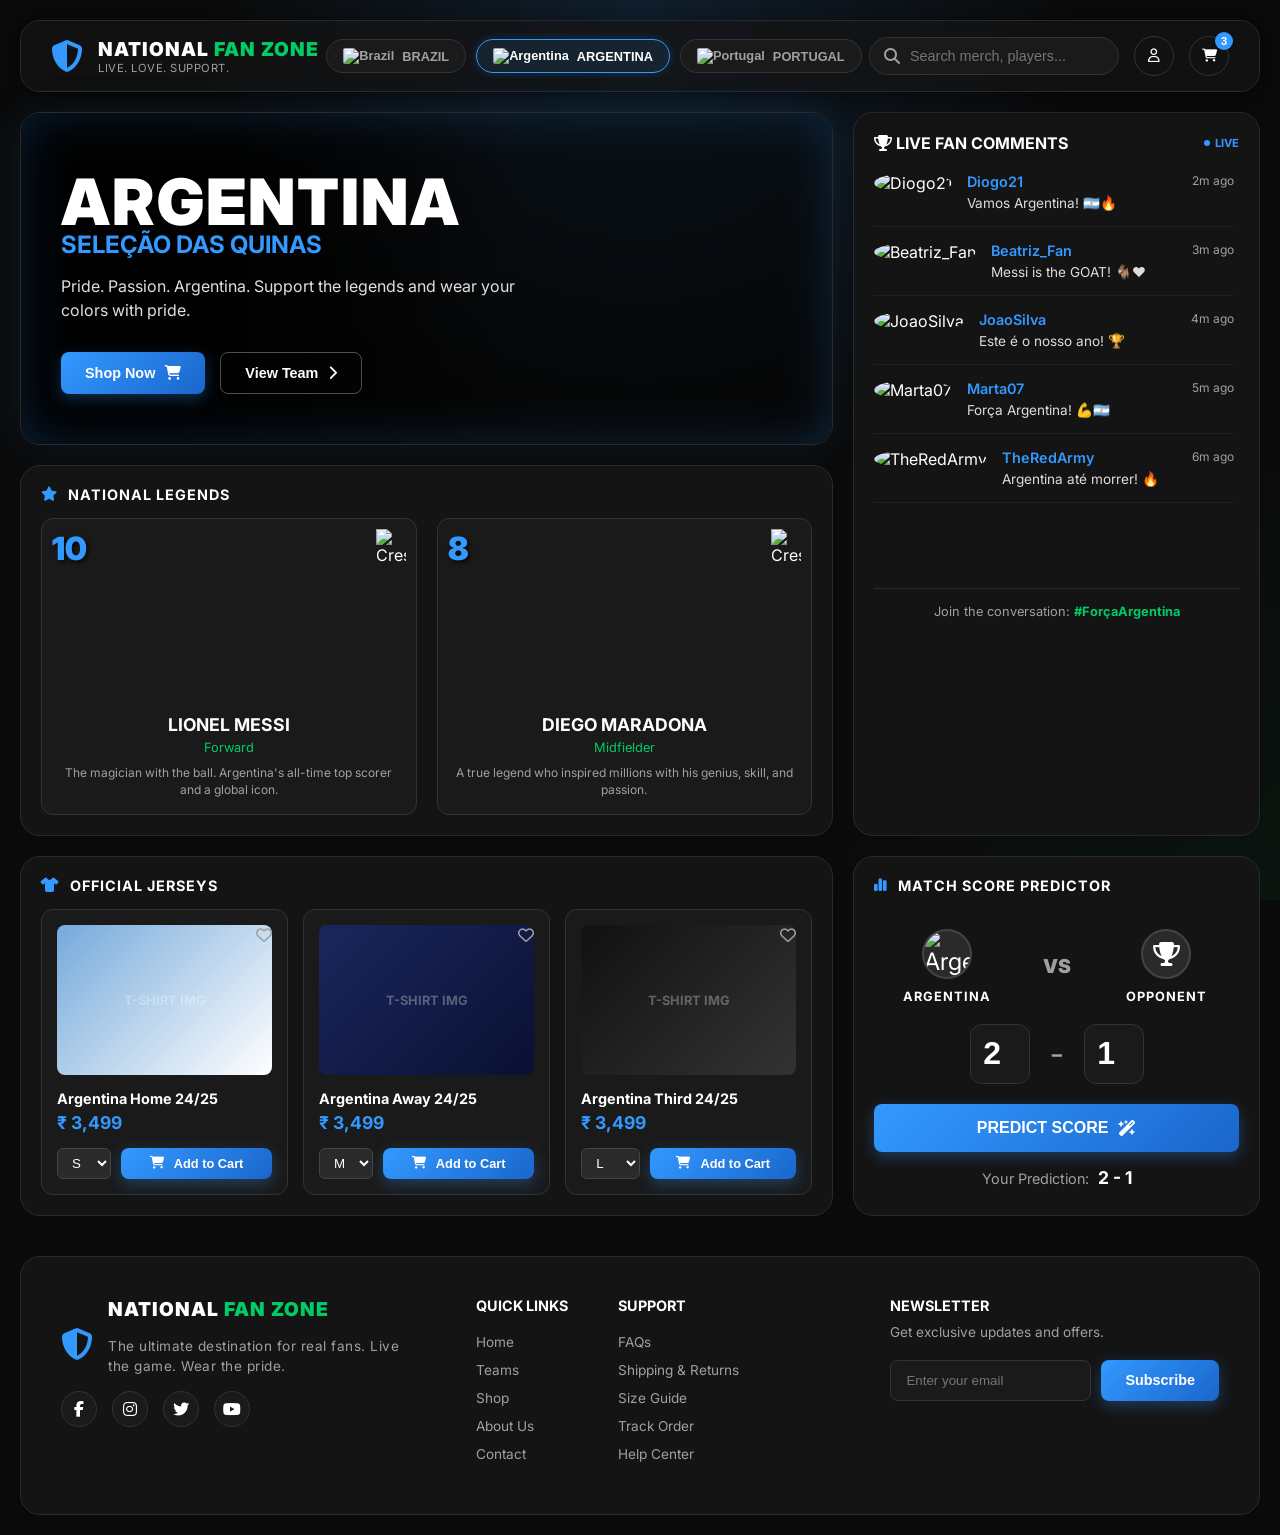
==== indexA.html @ 37b02d54 "added team switching" ====
<!DOCTYPE html>
<html lang="en">
<head>
    <meta charset="UTF-8">
    <meta name="viewport" content="width=device-width, initial-scale=1.0">
    <title>National Fan Zone - Argentina</title>
    <link rel="stylesheet" href="styleA.css">
    <link href="https://fonts.googleapis.com/css2?family=Inter:wght@400;500;700;900&display=swap" rel="stylesheet">
    <link rel="stylesheet" href="https://cdnjs.cloudflare.com/ajax/libs/font-awesome/6.4.0/css/all.min.css">
</head>
<body>
    <div class="app-container">
        <!-- Header -->
        <header class="header">
            <div class="logo">
                <i class="fa-solid fa-shield-halved"></i>
                <div class="logo-text">
                    <h1>NATIONAL <span>FAN ZONE</span></h1>
                    <p>LIVE. LOVE. SUPPORT.</p>
                </div>
            </div>
            
            <div class="country-toggles">
                <button class="country-btn" onclick="window.location.href='indexB.html'"><img src="https://flagcdn.com/w20/br.png" alt="Brazil"> BRAZIL</button>
                <button class="country-btn active" onclick="window.location.href='indexA.html'"><img src="https://flagcdn.com/w20/ar.png" alt="Argentina"> ARGENTINA</button>
                <button class="country-btn" onclick="window.location.href='indexP.html'"><img src="https://flagcdn.com/w20/pt.png" alt="Portugal"> PORTUGAL</button>
            </div>

            <div class="header-right">
                <div class="search-bar">
                    <input type="text" placeholder="Search merch, players...">
                    <i class="fa-solid fa-magnifying-glass"></i>
                </div>
                <div style="position: relative;">
                    <button class="icon-btn" id="user-btn"><i class="fa-regular fa-user"></i></button>
                    <div id="user-dropdown">
                        <p id="welcome-msg">Welcome!</p>
                        <button id="logout-btn" class="btn btn-outline btn-sm">Logout</button>
                    </div>
                </div>
                <button class="icon-btn cart-btn">
                    <i class="fa-solid fa-cart-shopping"></i>
                    <span class="badge">3</span>
                </button>
            </div>
        </header>

        <!-- Main Content -->
        <main class="main-grid">
            <!-- Left Banner -->
            <section class="banner-section">
                <div class="banner-content">
                    <h2>ARGENTINA</h2>
                    <h3>SELEÇÃO DAS QUINAS</h3>
                    <p>Pride. Passion. Argentina. Support the legends and wear your colors with pride.</p>
                    <div class="banner-buttons">
                        <button class="btn btn-primary">Shop Now <i class="fa-solid fa-cart-shopping"></i></button>
                        <button class="btn btn-outline">View Team <i class="fa-solid fa-chevron-right"></i></button>
                    </div>
                </div>
            </section>

            <!-- Live Fan Comments -->
            <section class="comments-section">
                <div class="section-header">
                    <h4><i class="fa-solid fa-trophy"></i> LIVE FAN COMMENTS</h4>
                    <span class="live-indicator">LIVE</span>
                </div>
                <div class="comments-list">
                    <!-- Comment items will be populated by JS -->
                </div>
                <div class="comments-footer">
                    <p>Join the conversation: <span>#ForçaArgentina</span></p>
                </div>
            </section>

            <!-- National Legends -->
            <section class="legends-section">
                <h4><i class="fa-solid fa-star"></i> NATIONAL LEGENDS</h4>
                <div class="legends-grid">
                    <div class="legend-card">
                        <div class="legend-image" style="background-image: url('https://upload.wikimedia.org/wikipedia/commons/b/b4/Lionel-Messi-Argentina-2022-FIFA-World-Cup_%28cropped%29.jpg')">
                            <span class="number">10</span>
                            <img class="crest" src="https://upload.wikimedia.org/wikipedia/en/thumb/e/ee/Argentine_Football_Association_logo.svg/1200px-Argentine_Football_Association_logo.svg.png" alt="Crest">
                        </div>
                        <div class="legend-info">
                            <h5>LIONEL MESSI</h5>
                            <span class="position">Forward</span>
                            <p>The magician with the ball. Argentina's all-time top scorer and a global icon.</p>
                        </div>
                    </div>
                    <div class="legend-card">
                        <div class="legend-image" style="background-image: url('https://upload.wikimedia.org/wikipedia/commons/thumb/2/2c/Maradona-Mundial_86_con_la_copa.JPG/800px-Maradona-Mundial_86_con_la_copa.JPG')">
                            <span class="number">8</span>
                            <img class="crest" src="https://upload.wikimedia.org/wikipedia/en/thumb/e/ee/Argentine_Football_Association_logo.svg/1200px-Argentine_Football_Association_logo.svg.png" alt="Crest">
                        </div>
                        <div class="legend-info">
                            <h5>DIEGO MARADONA</h5>
                            <span class="position">Midfielder</span>
                            <p>A true legend who inspired millions with his genius, skill, and passion.</p>
                        </div>
                    </div>
                </div>
            </section>

            <!-- Official Jerseys -->
            <section class="jerseys-section">
                <h4><i class="fa-solid fa-shirt"></i> OFFICIAL JERSEYS</h4>
                <div class="jerseys-grid">
                    <div class="jersey-card">
                        <div class="favorite"><i class="fa-regular fa-heart"></i></div>
                        <div class="jersey-img-placeholder" style="background: linear-gradient(135deg, #75aadb, #ffffff)"></div>
                        <div class="jersey-info">
                            <h5>Argentina Home 24/25</h5>
                            <span class="price">₹ 3,499</span>
                        </div>
                        <div class="jersey-actions">
                            <select><option>S</option><option>M</option><option>L</option></select>
                            <button class="btn btn-primary btn-sm"><i class="fa-solid fa-cart-shopping"></i> Add to Cart</button>
                        </div>
                    </div>
                    <div class="jersey-card">
                        <div class="favorite"><i class="fa-regular fa-heart"></i></div>
                        <div class="jersey-img-placeholder" style="background: linear-gradient(135deg, #1b275c, #0a1033)"></div>
                        <div class="jersey-info">
                            <h5>Argentina Away 24/25</h5>
                            <span class="price">₹ 3,499</span>
                        </div>
                        <div class="jersey-actions">
                            <select><option>M</option><option>L</option></select>
                            <button class="btn btn-primary btn-sm"><i class="fa-solid fa-cart-shopping"></i> Add to Cart</button>
                        </div>
                    </div>
                    <div class="jersey-card">
                        <div class="favorite"><i class="fa-regular fa-heart"></i></div>
                        <div class="jersey-img-placeholder" style="background: linear-gradient(135deg, #111, #333)"></div>
                        <div class="jersey-info">
                            <h5>Argentina Third 24/25</h5>
                            <span class="price">₹ 3,499</span>
                        </div>
                        <div class="jersey-actions">
                            <select><option>L</option><option>XL</option></select>
                            <button class="btn btn-primary btn-sm"><i class="fa-solid fa-cart-shopping"></i> Add to Cart</button>
                        </div>
                    </div>
                </div>
            </section>

            <!-- Match Score Predictor -->
            <section class="predictor-section">
                <h4><i class="fa-solid fa-chart-simple"></i> MATCH SCORE PREDICTOR</h4>
                <div class="predictor-teams">
                    <div class="team">
                        <img src="https://flagcdn.com/w40/ar.png" alt="Argentina">
                        <span>ARGENTINA</span>
                    </div>
                    <div class="vs">VS</div>
                    <div class="team">
                        <div class="trophy-icon"><i class="fa-solid fa-trophy"></i></div>
                        <span>OPPONENT</span>
                    </div>
                </div>
                <div class="score-inputs">
                    <input type="number" id="home-score" value="2" min="0">
                    <span class="dash">-</span>
                    <input type="number" id="away-score" value="1" min="0">
                </div>
                <button class="btn btn-primary btn-full" id="predict-btn">PREDICT SCORE <i class="fa-solid fa-wand-magic-sparkles"></i></button>
                <div class="prediction-result">Your Prediction: <span id="current-prediction">2 - 1</span></div>
            </section>
        </main>

        <!-- Footer -->
        <footer class="footer">
            <div class="footer-logo-section">
                <div class="logo">
                    <i class="fa-solid fa-shield-halved"></i>
                    <div class="logo-text">
                        <h1>NATIONAL <span>FAN ZONE</span></h1>
                        <p>The ultimate destination for real fans. Live the game. Wear the pride.</p>
                    </div>
                </div>
                <div class="socials">
                    <a href="#"><i class="fa-brands fa-facebook-f"></i></a>
                    <a href="#"><i class="fa-brands fa-instagram"></i></a>
                    <a href="#"><i class="fa-brands fa-twitter"></i></a>
                    <a href="#"><i class="fa-brands fa-youtube"></i></a>
                </div>
            </div>
            <div class="footer-links">
                <div class="link-col">
                    <h4>QUICK LINKS</h4>
                    <a href="#">Home</a>
                    <a href="#">Teams</a>
                    <a href="#">Shop</a>
                    <a href="#">About Us</a>
                    <a href="#">Contact</a>
                </div>
                <div class="link-col">
                    <h4>SUPPORT</h4>
                    <a href="#">FAQs</a>
                    <a href="#">Shipping & Returns</a>
                    <a href="#">Size Guide</a>
                    <a href="#">Track Order</a>
                    <a href="#">Help Center</a>
                </div>
            </div>
            <div class="footer-newsletter">
                <h4>NEWSLETTER</h4>
                <p>Get exclusive updates and offers.</p>
                <div class="newsletter-input">
                    <input type="email" placeholder="Enter your email">
                    <button class="btn btn-primary">Subscribe</button>
                </div>
            </div>
        </footer>
    </div>

    <!-- Auth Modal -->
    <div id="auth-modal" class="modal">
        <div class="modal-content">
            <span class="close-btn" id="close-modal">&times;</span>
            <h2 id="modal-title">Login</h2>
            <form id="auth-form">
                <input type="text" id="username" placeholder="Username" required>
                <input type="password" id="password" placeholder="Password" required>
                <button type="submit" class="btn btn-primary btn-full" style="margin-top: 10px;">Submit</button>
            </form>
            <p class="auth-switch"><span id="switch-text">Don't have an account?</span> <span id="switch-auth-mode">Sign up</span></p>
        </div>
    </div>

    <script src="scriptA.js"></script>
</body>
</html>
---- styleA.css ----
:root {
    --bg-dark: #0a0a0a;
    --card-bg: #141414;
    --card-border: #2a2a2a;
    --primary-red: #3399ff; /* Changed to Argentina Light Blue, keeping variable name same for simplicity or renaming it? I'll keep it as primary-red internally but it's blue */
    --primary-hover: #66b2ff;
    --text-main: #ffffff;
    --text-muted: #a0a0a0;
    --green-accent: #00cc66; /* Keep green for live indicator or change to white? The image shows green checkmark for some, but I'll keep it */
    --glass-bg: rgba(20, 20, 20, 0.7);
}

* {
    margin: 0;
    padding: 0;
    box-sizing: border-box;
}

body {
    font-family: 'Inter', sans-serif;
    background-color: var(--bg-dark);
    color: var(--text-main);
    background-image: radial-gradient(circle at top, rgba(51, 153, 255, 0.15), transparent 40%),
                      radial-gradient(circle at bottom right, rgba(0, 204, 102, 0.05), transparent 30%);
    background-attachment: fixed;
    min-height: 100vh;
}

.app-container {
    max-width: 1400px;
    margin: 0 auto;
    padding: 20px;
}

/* Header */
.header {
    display: flex;
    justify-content: space-between;
    align-items: center;
    padding: 15px 30px;
    background: var(--glass-bg);
    backdrop-filter: blur(10px);
    border-radius: 20px;
    border: 1px solid var(--card-border);
    margin-bottom: 20px;
    box-shadow: 0 4px 30px rgba(0, 0, 0, 0.5);
}

.logo {
    display: flex;
    align-items: center;
    gap: 15px;
}

.logo i {
    font-size: 2rem;
    color: var(--primary-red);
}

.logo-text h1 {
    font-size: 1.2rem;
    font-weight: 900;
    letter-spacing: 1px;
}

.logo-text h1 span {
    color: var(--green-accent);
}

.logo-text p {
    font-size: 0.7rem;
    color: var(--text-muted);
    letter-spacing: 0.5px;
}

.country-toggles {
    display: flex;
    gap: 10px;
}

.country-btn {
    background: #1a1a1a;
    border: 1px solid #333;
    color: var(--text-muted);
    padding: 8px 16px;
    border-radius: 20px;
    display: flex;
    align-items: center;
    gap: 8px;
    font-size: 0.8rem;
    font-weight: 600;
    cursor: pointer;
    transition: all 0.3s ease;
}

.country-btn img {
    border-radius: 2px;
}

.country-btn:hover {
    background: #2a2a2a;
    color: white;
}

.country-btn.active {
    background: rgba(51, 153, 255, 0.1);
    border-color: var(--primary-red);
    color: white;
    box-shadow: 0 0 10px rgba(51, 153, 255, 0.2);
}

.header-right {
    display: flex;
    align-items: center;
    gap: 15px;
}

.search-bar {
    position: relative;
}

.search-bar input {
    background: #1a1a1a;
    border: 1px solid #333;
    border-radius: 20px;
    padding: 10px 15px 10px 40px;
    color: white;
    font-size: 0.9rem;
    width: 250px;
    transition: all 0.3s ease;
}

.search-bar input:focus {
    outline: none;
    border-color: var(--text-muted);
    width: 280px;
}

.search-bar i {
    position: absolute;
    left: 15px;
    top: 50%;
    transform: translateY(-50%);
    color: var(--text-muted);
}

.icon-btn {
    background: transparent;
    border: 1px solid #333;
    color: white;
    width: 40px;
    height: 40px;
    border-radius: 50%;
    display: flex;
    justify-content: center;
    align-items: center;
    cursor: pointer;
    transition: all 0.3s ease;
    position: relative;
}

.icon-btn:hover {
    background: #2a2a2a;
}

.badge {
    position: absolute;
    top: -5px;
    right: -5px;
    background: var(--primary-red);
    color: white;
    font-size: 0.7rem;
    font-weight: bold;
    width: 18px;
    height: 18px;
    border-radius: 50%;
    display: flex;
    justify-content: center;
    align-items: center;
}

/* Main Grid Layout */
.main-grid {
    display: grid;
    grid-template-columns: 2fr 1fr;
    grid-template-rows: auto auto auto;
    gap: 20px;
    grid-template-areas:
        "banner comments"
        "legends comments"
        "jerseys predictor";
}

/* Base Card Style */
.card-style {
    background: var(--card-bg);
    border-radius: 15px;
    border: 1px solid var(--card-border);
    padding: 20px;
    box-shadow: 0 10px 30px rgba(0, 0, 0, 0.5);
}

section > h4 {
    font-size: 0.9rem;
    margin-bottom: 15px;
    display: flex;
    align-items: center;
    gap: 10px;
    text-transform: uppercase;
    letter-spacing: 1px;
}

section > h4 i {
    color: var(--primary-red);
}

/* Banner Section */
.banner-section {
    grid-area: banner;
    background: linear-gradient(to right, rgba(0,0,0,0.9) 20%, rgba(0,0,0,0.4) 60%), url('https://upload.wikimedia.org/wikipedia/commons/thumb/1/1a/Flag_of_Argentina.svg/1200px-Flag_of_Argentina.svg.png') center/cover;
    border-radius: 20px;
    padding: 50px 40px;
    border: 1px solid var(--card-border);
    position: relative;
    overflow: hidden;
    box-shadow: 0 0 40px rgba(51, 153, 255, 0.1);
}

.banner-section::after {
    content: '';
    position: absolute;
    top: 0;
    left: 0;
    right: 0;
    bottom: 0;
    box-shadow: inset 0 0 50px rgba(51, 153, 255, 0.2);
    pointer-events: none;
    border-radius: 20px;
}

.banner-content {
    position: relative;
    z-index: 2;
    max-width: 500px;
}

.banner-content h2 {
    font-size: 4rem;
    font-weight: 900;
    letter-spacing: 2px;
    margin-bottom: -10px;
}

.banner-content h3 {
    font-size: 1.5rem;
    color: var(--primary-red);
    margin-bottom: 15px;
    font-weight: 700;
}

.banner-content p {
    color: #e0e0e0;
    margin-bottom: 30px;
    line-height: 1.5;
}

.banner-buttons {
    display: flex;
    gap: 15px;
}

.btn {
    padding: 12px 24px;
    border-radius: 8px;
    font-weight: 600;
    font-size: 0.9rem;
    cursor: pointer;
    display: inline-flex;
    align-items: center;
    gap: 10px;
    transition: all 0.3s ease;
    border: none;
}

.btn-primary {
    background: linear-gradient(135deg, var(--primary-red), #1a66cc);
    color: white;
    box-shadow: 0 5px 15px rgba(51, 153, 255, 0.3);
}

.btn-primary:hover {
    background: linear-gradient(135deg, var(--primary-hover), var(--primary-red));
    box-shadow: 0 8px 20px rgba(51, 153, 255, 0.4);
    transform: translateY(-2px);
}

.btn-outline {
    background: transparent;
    border: 1px solid rgba(255, 255, 255, 0.3);
    color: white;
}

.btn-outline:hover {
    background: rgba(255, 255, 255, 0.1);
    border-color: white;
}

/* Comments Section */
.comments-section {
    grid-area: comments;
    background: var(--card-bg);
    border-radius: 20px;
    border: 1px solid var(--card-border);
    padding: 20px;
    display: flex;
    flex-direction: column;
}

.section-header {
    display: flex;
    justify-content: space-between;
    align-items: center;
    margin-bottom: 20px;
}

.live-indicator {
    color: var(--primary-red);
    font-size: 0.7rem;
    font-weight: 700;
    display: flex;
    align-items: center;
    gap: 5px;
}

.live-indicator::before {
    content: '';
    display: block;
    width: 6px;
    height: 6px;
    background: var(--primary-red);
    border-radius: 50%;
    animation: blink 1.5s infinite;
}

@keyframes blink {
    0% { opacity: 1; }
    50% { opacity: 0.3; }
    100% { opacity: 1; }
}

.comments-list {
    flex: 1;
    display: flex;
    flex-direction: column;
    gap: 15px;
    overflow-y: auto;
    max-height: 400px;
    padding-right: 5px;
}

.comment-item {
    display: flex;
    gap: 15px;
    padding-bottom: 15px;
    border-bottom: 1px solid rgba(255, 255, 255, 0.05);
}

.comment-avatar img {
    width: 40px;
    height: 40px;
    border-radius: 50%;
    object-fit: cover;
}

.comment-content {
    flex: 1;
}

.comment-top {
    display: flex;
    justify-content: space-between;
    margin-bottom: 5px;
}

.comment-author {
    font-weight: 600;
    font-size: 0.9rem;
    color: var(--primary-red);
}

.comment-time {
    font-size: 0.75rem;
    color: var(--text-muted);
}

.comment-text {
    font-size: 0.85rem;
    color: #ddd;
}

.comments-footer {
    margin-top: 15px;
    text-align: center;
    font-size: 0.8rem;
    color: var(--text-muted);
    padding-top: 15px;
    border-top: 1px solid rgba(255, 255, 255, 0.1);
}

.comments-footer span {
    color: var(--green-accent);
    font-weight: bold;
}

/* Legends Section */
.legends-section {
    grid-area: legends;
    background: var(--card-bg);
    border-radius: 20px;
    border: 1px solid var(--card-border);
    padding: 20px;
}

.legends-grid {
    display: grid;
    grid-template-columns: 1fr 1fr;
    gap: 20px;
}

.legend-card {
    background: #1a1a1a;
    border-radius: 12px;
    overflow: hidden;
    border: 1px solid #333;
    transition: transform 0.3s ease;
}

.legend-card:hover {
    transform: translateY(-5px);
    border-color: #555;
}

.legend-image {
    height: 180px;
    background-size: cover;
    background-position: top center;
    position: relative;
}

.legend-image::after {
    content: '';
    position: absolute;
    bottom: 0;
    left: 0;
    right: 0;
    height: 50%;
    background: linear-gradient(to top, #1a1a1a, transparent);
}

.legend-image .number {
    position: absolute;
    top: 10px;
    left: 10px;
    font-size: 2rem;
    font-weight: 900;
    color: var(--primary-red);
    text-shadow: 2px 2px 4px rgba(0,0,0,0.8);
    z-index: 2;
}

.legend-image .crest {
    position: absolute;
    top: 10px;
    right: 10px;
    width: 30px;
    z-index: 2;
}

.legend-info {
    padding: 15px;
    text-align: center;
}

.legend-info h5 {
    font-size: 1.1rem;
    margin-bottom: 5px;
}

.legend-info .position {
    display: block;
    font-size: 0.8rem;
    color: var(--green-accent);
    margin-bottom: 10px;
}

.legend-info p {
    font-size: 0.75rem;
    color: var(--text-muted);
    line-height: 1.4;
}

/* Jerseys Section */
.jerseys-section {
    grid-area: jerseys;
    background: var(--card-bg);
    border-radius: 20px;
    border: 1px solid var(--card-border);
    padding: 20px;
}

.jerseys-grid {
    display: grid;
    grid-template-columns: repeat(3, 1fr);
    gap: 15px;
}

.jersey-card {
    background: #1a1a1a;
    border-radius: 12px;
    padding: 15px;
    border: 1px solid #333;
    position: relative;
    transition: all 0.3s ease;
}

.jersey-card:hover {
    border-color: var(--primary-red);
    box-shadow: 0 5px 15px rgba(51, 153, 255, 0.15);
}

.favorite {
    position: absolute;
    top: 15px;
    right: 15px;
    color: var(--text-muted);
    cursor: pointer;
    z-index: 2;
}

.favorite:hover {
    color: white;
}

.jersey-img-placeholder {
    height: 150px;
    border-radius: 8px;
    margin-bottom: 15px;
    position: relative;
    overflow: hidden;
}

.jersey-img-placeholder::after {
    content: 'T-SHIRT IMG';
    position: absolute;
    top: 50%;
    left: 50%;
    transform: translate(-50%, -50%);
    color: rgba(255,255,255,0.3);
    font-size: 0.8rem;
    font-weight: bold;
}

.jersey-info h5 {
    font-size: 0.9rem;
    margin-bottom: 5px;
    white-space: nowrap;
    overflow: hidden;
    text-overflow: ellipsis;
}

.jersey-info .price {
    color: var(--primary-red);
    font-weight: 700;
    font-size: 1.1rem;
    display: block;
    margin-bottom: 15px;
}

.jersey-actions {
    display: flex;
    gap: 10px;
}

.jersey-actions select {
    background: #2a2a2a;
    color: white;
    border: 1px solid #444;
    border-radius: 6px;
    padding: 5px 10px;
    outline: none;
    cursor: pointer;
}

.btn-sm {
    padding: 8px 12px;
    font-size: 0.8rem;
    flex: 1;
    justify-content: center;
}

/* Predictor Section */
.predictor-section {
    grid-area: predictor;
    background: var(--card-bg);
    border-radius: 20px;
    border: 1px solid var(--card-border);
    padding: 20px;
    display: flex;
    flex-direction: column;
}

.predictor-teams {
    display: flex;
    justify-content: space-between;
    align-items: center;
    margin: 20px 0;
}

.team {
    display: flex;
    flex-direction: column;
    align-items: center;
    gap: 10px;
    width: 40%;
}

.team img, .trophy-icon {
    width: 50px;
    height: 50px;
    border-radius: 50%;
    object-fit: cover;
    background: #2a2a2a;
    display: flex;
    justify-content: center;
    align-items: center;
    font-size: 1.5rem;
    border: 2px solid #444;
}

.team span {
    font-size: 0.8rem;
    font-weight: bold;
    letter-spacing: 1px;
}

.vs {
    font-weight: 900;
    font-size: 1.2rem;
    color: var(--text-muted);
}

.score-inputs {
    display: flex;
    justify-content: center;
    align-items: center;
    gap: 20px;
    margin-bottom: 20px;
}

.score-inputs input {
    width: 60px;
    height: 60px;
    background: #1a1a1a;
    border: 1px solid #333;
    border-radius: 12px;
    color: white;
    font-size: 2rem;
    font-weight: 700;
    text-align: center;
}

.score-inputs input:focus {
    outline: none;
    border-color: var(--primary-red);
}

.score-inputs .dash {
    font-size: 2rem;
    color: var(--text-muted);
}

.btn-full {
    width: 100%;
    justify-content: center;
    margin-bottom: 15px;
    padding: 15px;
    font-size: 1rem;
}

.prediction-result {
    text-align: center;
    font-size: 0.9rem;
    color: var(--text-muted);
}

.prediction-result span {
    color: white;
    font-weight: bold;
    font-size: 1.1rem;
    margin-left: 5px;
}

/* Footer */
.footer {
    margin-top: 40px;
    background: var(--card-bg);
    border-radius: 20px;
    border: 1px solid var(--card-border);
    padding: 40px;
    display: grid;
    grid-template-columns: 2fr 2fr 1fr;
    gap: 40px;
}

.footer-logo-section p {
    font-size: 0.85rem;
    color: var(--text-muted);
    margin: 15px 0;
    line-height: 1.5;
    max-width: 300px;
}

.socials {
    display: flex;
    gap: 15px;
}

.socials a {
    width: 36px;
    height: 36px;
    background: #1a1a1a;
    border: 1px solid #333;
    border-radius: 50%;
    display: flex;
    justify-content: center;
    align-items: center;
    color: white;
    text-decoration: none;
    transition: all 0.3s ease;
}

.socials a:hover {
    background: var(--primary-red);
    border-color: var(--primary-red);
    color: white;
}

.footer-links {
    display: flex;
    gap: 50px;
}

.link-col h4 {
    font-size: 0.9rem;
    margin-bottom: 20px;
}

.link-col a {
    display: block;
    color: var(--text-muted);
    text-decoration: none;
    font-size: 0.85rem;
    margin-bottom: 12px;
    transition: color 0.3s ease;
}

.link-col a:hover {
    color: white;
}

.footer-newsletter h4 {
    font-size: 0.9rem;
    margin-bottom: 10px;
}

.footer-newsletter p {
    font-size: 0.85rem;
    color: var(--text-muted);
    margin-bottom: 20px;
}

.newsletter-input {
    display: flex;
    gap: 10px;
}

.newsletter-input input {
    background: #1a1a1a;
    border: 1px solid #333;
    padding: 12px 15px;
    border-radius: 8px;
    color: white;
    flex: 1;
}

.newsletter-input input:focus {
    outline: none;
    border-color: var(--primary-red);
}

/* Responsive adjustments */
@media (max-width: 1200px) {
    .main-grid {
        grid-template-columns: 1fr;
        grid-template-areas:
            "banner"
            "comments"
            "legends"
            "jerseys"
            "predictor";
    }
    
    .comments-list {
        max-height: 300px;
    }
    
    .footer {
        grid-template-columns: 1fr;
    }
}

/* Modal styles */
.modal {
    display: none;
    position: fixed;
    z-index: 100;
    left: 0;
    top: 0;
    width: 100%;
    height: 100%;
    background-color: rgba(0, 0, 0, 0.7);
    justify-content: center;
    align-items: center;
}

.modal-content {
    background: var(--card-bg);
    border: 1px solid var(--card-border);
    padding: 30px;
    border-radius: 15px;
    width: 350px;
    text-align: center;
    position: relative;
    box-shadow: 0 10px 30px rgba(0, 0, 0, 0.5);
}

.close-btn {
    position: absolute;
    top: 15px;
    right: 20px;
    color: var(--text-muted);
    font-size: 1.5rem;
    cursor: pointer;
}

.close-btn:hover {
    color: white;
}

#auth-form input {
    width: 100%;
    padding: 12px;
    margin: 10px 0;
    background: #1a1a1a;
    border: 1px solid #333;
    border-radius: 8px;
    color: white;
    box-sizing: border-box;
}

#auth-form input:focus {
    outline: none;
    border-color: var(--primary-red);
}

.auth-switch {
    margin-top: 15px;
    font-size: 0.8rem;
    color: var(--text-muted);
}

.auth-switch span#switch-auth-mode {
    color: var(--primary-red);
    cursor: pointer;
    font-weight: bold;
}

#user-dropdown {
    display: none;
    position: absolute;
    top: 60px;
    right: 0px;
    background: var(--card-bg);
    border: 1px solid var(--card-border);
    padding: 15px;
    border-radius: 10px;
    box-shadow: 0 5px 15px rgba(0, 0, 0, 0.5);
    z-index: 50;
    min-width: 150px;
    text-align: center;
}

#user-dropdown p {
    margin-bottom: 10px;
    font-size: 0.9rem;
    font-weight: bold;
}

#user-dropdown button {
    width: 100%;
}
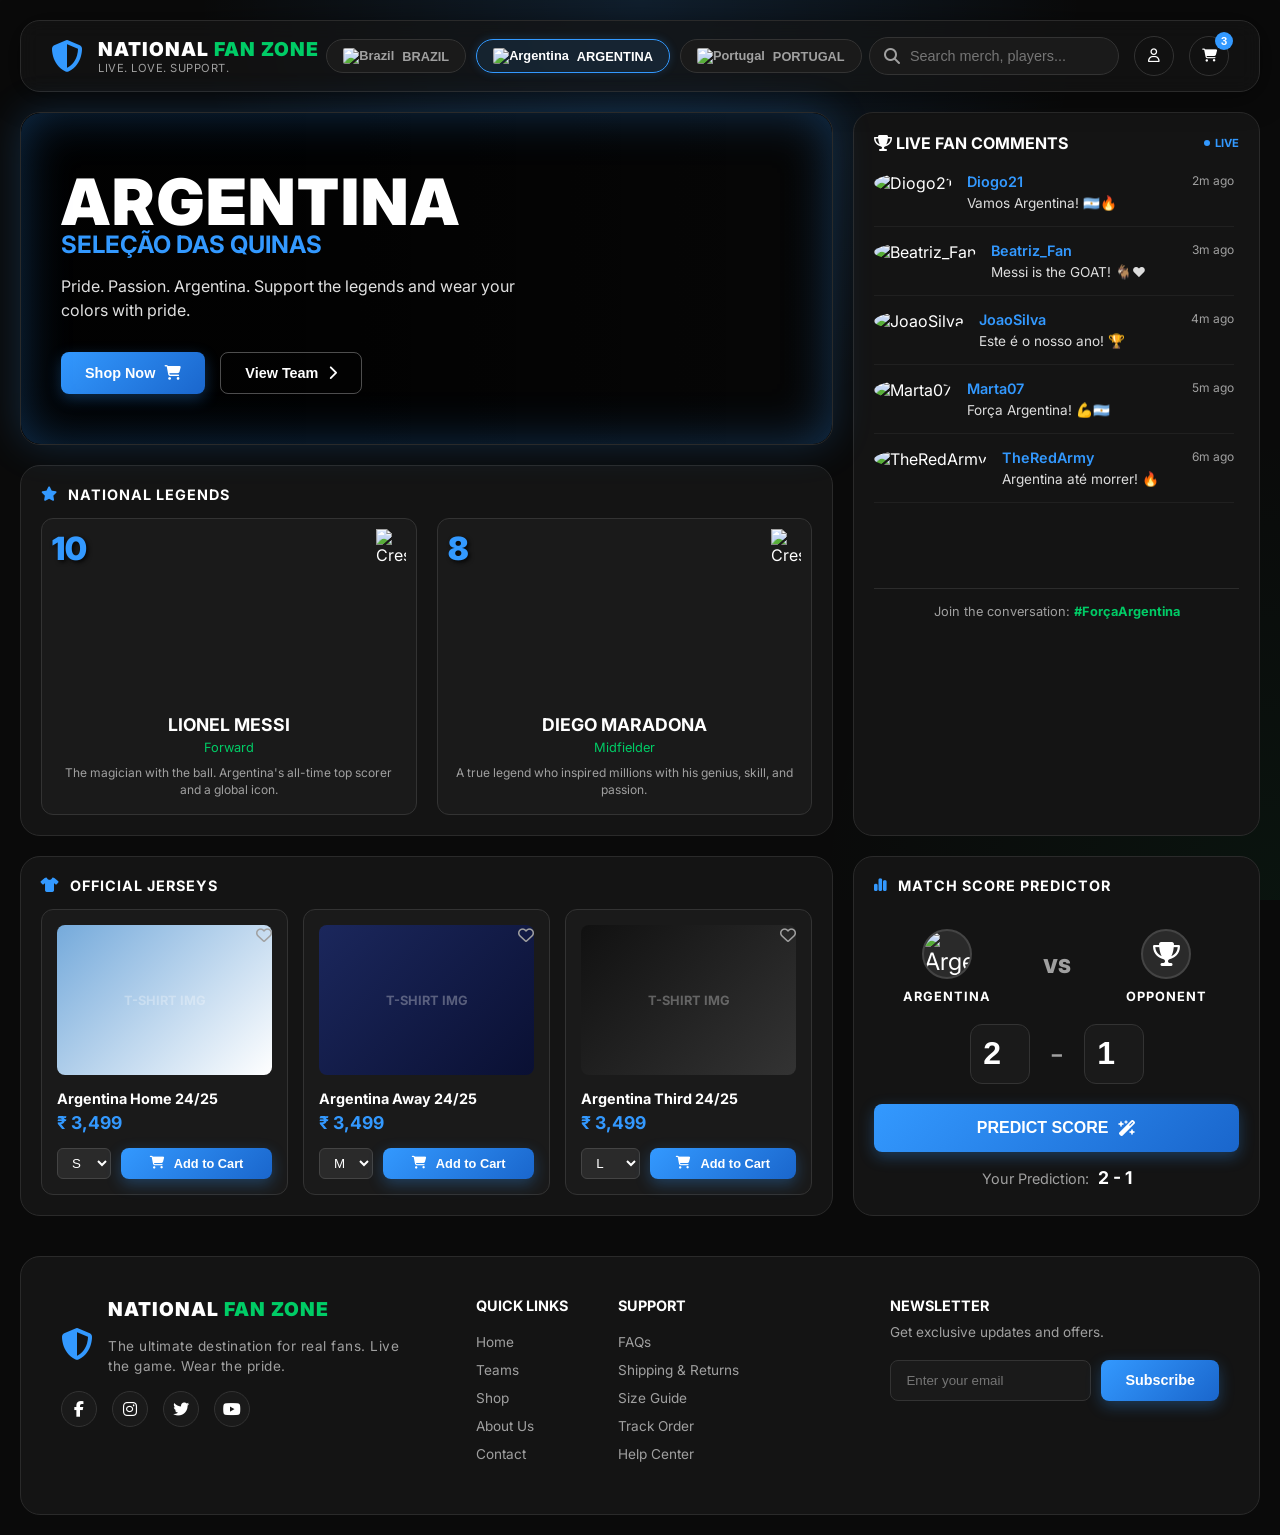
==== commit 3e012dc6: "Add hero video backgrounds across all team sections and enhance player cards styling" ====
--- a/indexA.html
+++ b/indexA.html
@@ -49,6 +49,10 @@
         <main class="main-grid">
             <!-- Left Banner -->
             <section class="banner-section">
+                <video autoplay loop muted playsinline class="hero-video-bg">
+                    <source src="video/argentina.mp4" type="video/mp4">
+                </video>
+                <div class="banner-overlay"></div>
                 <div class="banner-content">
                     <h2>ARGENTINA</h2>
                     <h3>SELEÇÃO DAS QUINAS</h3>
--- a/styleA.css
+++ b/styleA.css
@@ -217,13 +217,35 @@
 /* Banner Section */
 .banner-section {
     grid-area: banner;
-    background: linear-gradient(to right, rgba(0,0,0,0.9) 20%, rgba(0,0,0,0.4) 60%), url('https://upload.wikimedia.org/wikipedia/commons/thumb/1/1a/Flag_of_Argentina.svg/1200px-Flag_of_Argentina.svg.png') center/cover;
+    background: #0a0a0a;
     border-radius: 20px;
     padding: 50px 40px;
     border: 1px solid var(--card-border);
     position: relative;
     overflow: hidden;
-    box-shadow: 0 0 40px rgba(51, 153, 255, 0.1);
+    box-shadow: 0 0 40px rgba(51, 153, 255, 0.2);
+}
+
+.hero-video-bg {
+    position: absolute;
+    top: 0;
+    left: 0;
+    width: 100%;
+    height: 100%;
+    object-fit: cover;
+    z-index: 0;
+    pointer-events: none;
+}
+
+.banner-overlay {
+    position: absolute;
+    top: 0;
+    left: 0;
+    width: 100%;
+    height: 100%;
+    background: linear-gradient(to right, rgba(0, 0, 0, 0.85) 35%, rgba(0, 0, 0, 0.35) 100%);
+    z-index: 1;
+    pointer-events: none;
 }
 
 .banner-section::after {
@@ -233,9 +255,10 @@
     left: 0;
     right: 0;
     bottom: 0;
-    box-shadow: inset 0 0 50px rgba(51, 153, 255, 0.2);
+    box-shadow: inset 0 0 50px rgba(51, 153, 255, 0.3);
     pointer-events: none;
     border-radius: 20px;
+    z-index: 2;
 }
 
 .banner-content {
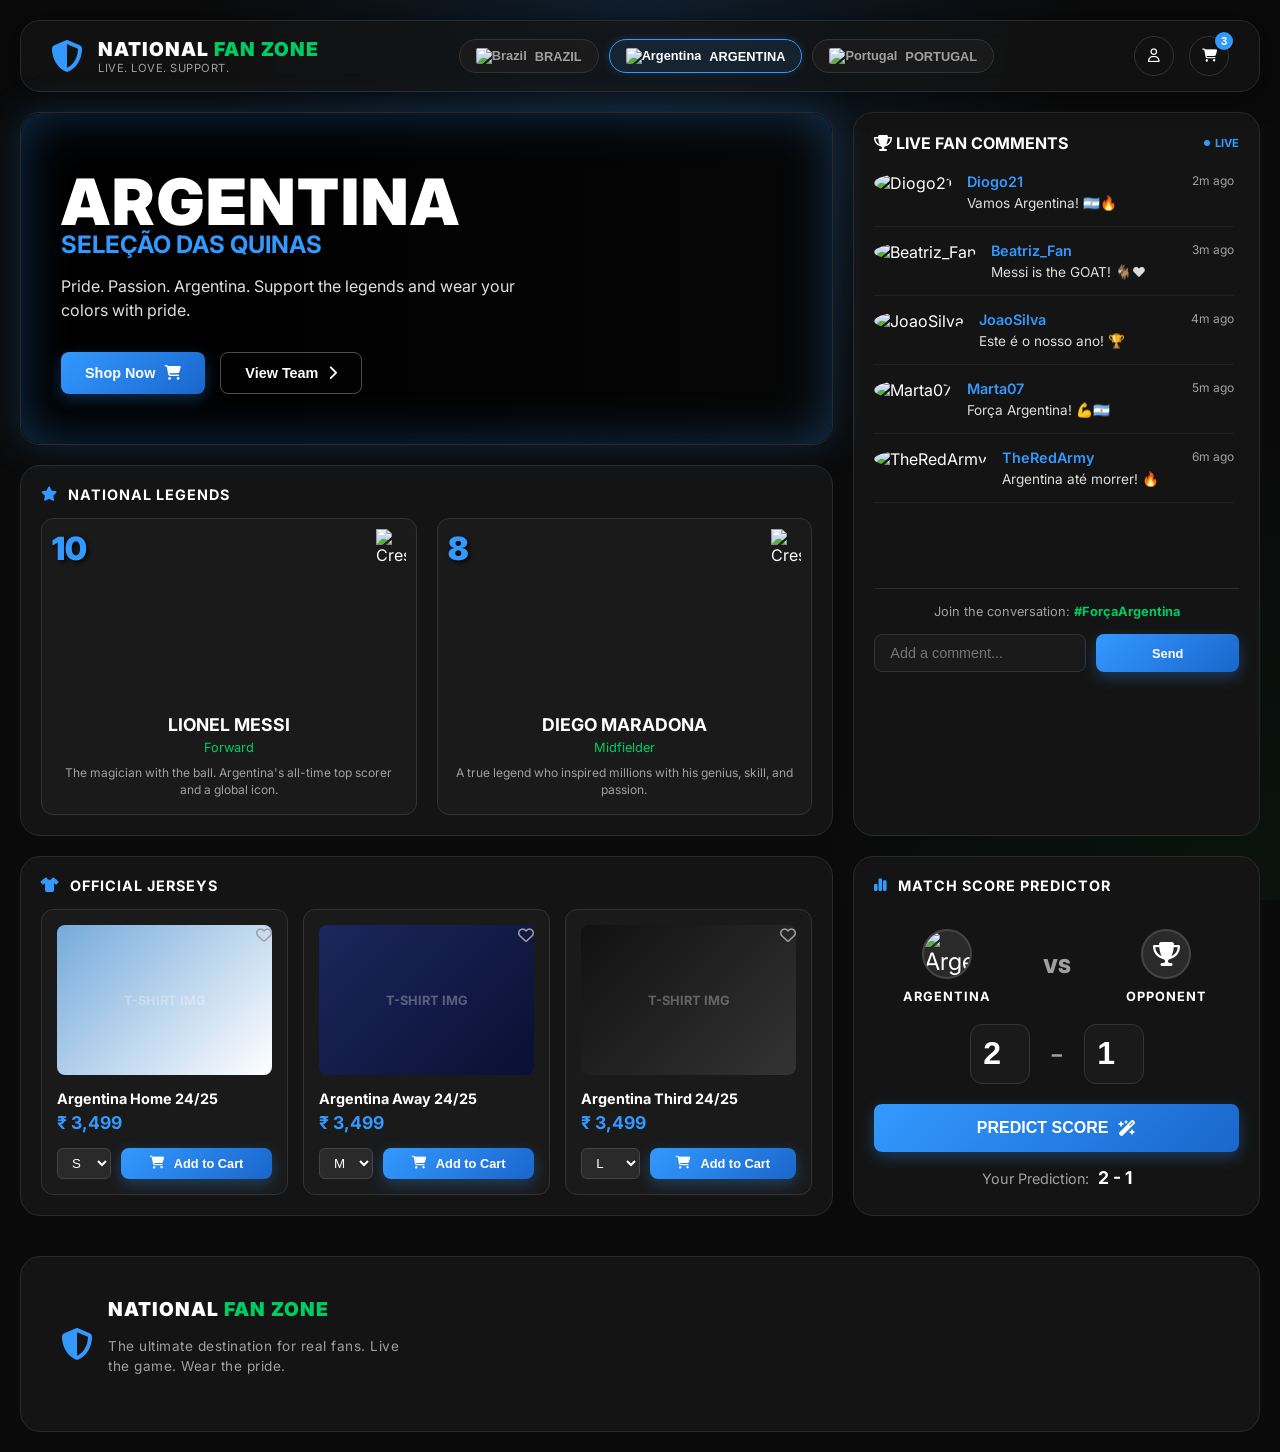
==== commit 5256b594: "add live comment" ====
--- a/indexA.html
+++ b/indexA.html
@@ -27,10 +27,6 @@
             </div>
 
             <div class="header-right">
-                <div class="search-bar">
-                    <input type="text" placeholder="Search merch, players...">
-                    <i class="fa-solid fa-magnifying-glass"></i>
-                </div>
                 <div style="position: relative;">
                     <button class="icon-btn" id="user-btn"><i class="fa-regular fa-user"></i></button>
                     <div id="user-dropdown">
@@ -75,6 +71,10 @@
                 </div>
                 <div class="comments-footer">
                     <p>Join the conversation: <span>#ForçaArgentina</span></p>
+                    <div class="chat-input-area">
+                        <input type="text" id="chat-input" placeholder="Add a comment...">
+                        <button id="send-btn" class="btn btn-primary btn-sm">Send</button>
+                    </div>
                 </div>
             </section>
 
@@ -183,38 +183,6 @@
                         <h1>NATIONAL <span>FAN ZONE</span></h1>
                         <p>The ultimate destination for real fans. Live the game. Wear the pride.</p>
                     </div>
-                </div>
-                <div class="socials">
-                    <a href="#"><i class="fa-brands fa-facebook-f"></i></a>
-                    <a href="#"><i class="fa-brands fa-instagram"></i></a>
-                    <a href="#"><i class="fa-brands fa-twitter"></i></a>
-                    <a href="#"><i class="fa-brands fa-youtube"></i></a>
-                </div>
-            </div>
-            <div class="footer-links">
-                <div class="link-col">
-                    <h4>QUICK LINKS</h4>
-                    <a href="#">Home</a>
-                    <a href="#">Teams</a>
-                    <a href="#">Shop</a>
-                    <a href="#">About Us</a>
-                    <a href="#">Contact</a>
-                </div>
-                <div class="link-col">
-                    <h4>SUPPORT</h4>
-                    <a href="#">FAQs</a>
-                    <a href="#">Shipping & Returns</a>
-                    <a href="#">Size Guide</a>
-                    <a href="#">Track Order</a>
-                    <a href="#">Help Center</a>
-                </div>
-            </div>
-            <div class="footer-newsletter">
-                <h4>NEWSLETTER</h4>
-                <p>Get exclusive updates and offers.</p>
-                <div class="newsletter-input">
-                    <input type="email" placeholder="Enter your email">
-                    <button class="btn btn-primary">Subscribe</button>
                 </div>
             </div>
         </footer>
--- a/styleA.css
+++ b/styleA.css
@@ -842,6 +842,28 @@
     }
 }
 
+/* Chat Input Area */
+.chat-input-area {
+    display: flex;
+    gap: 10px;
+    margin-top: 15px;
+}
+
+.chat-input-area input {
+    flex: 1;
+    padding: 10px 15px;
+    border-radius: 8px;
+    border: 1px solid #333;
+    background: #1a1a1a;
+    color: white;
+    font-size: 0.9rem;
+}
+
+.chat-input-area input:focus {
+    outline: none;
+    border-color: var(--primary-red);
+}
+
 /* Modal styles */
 .modal {
     display: none;
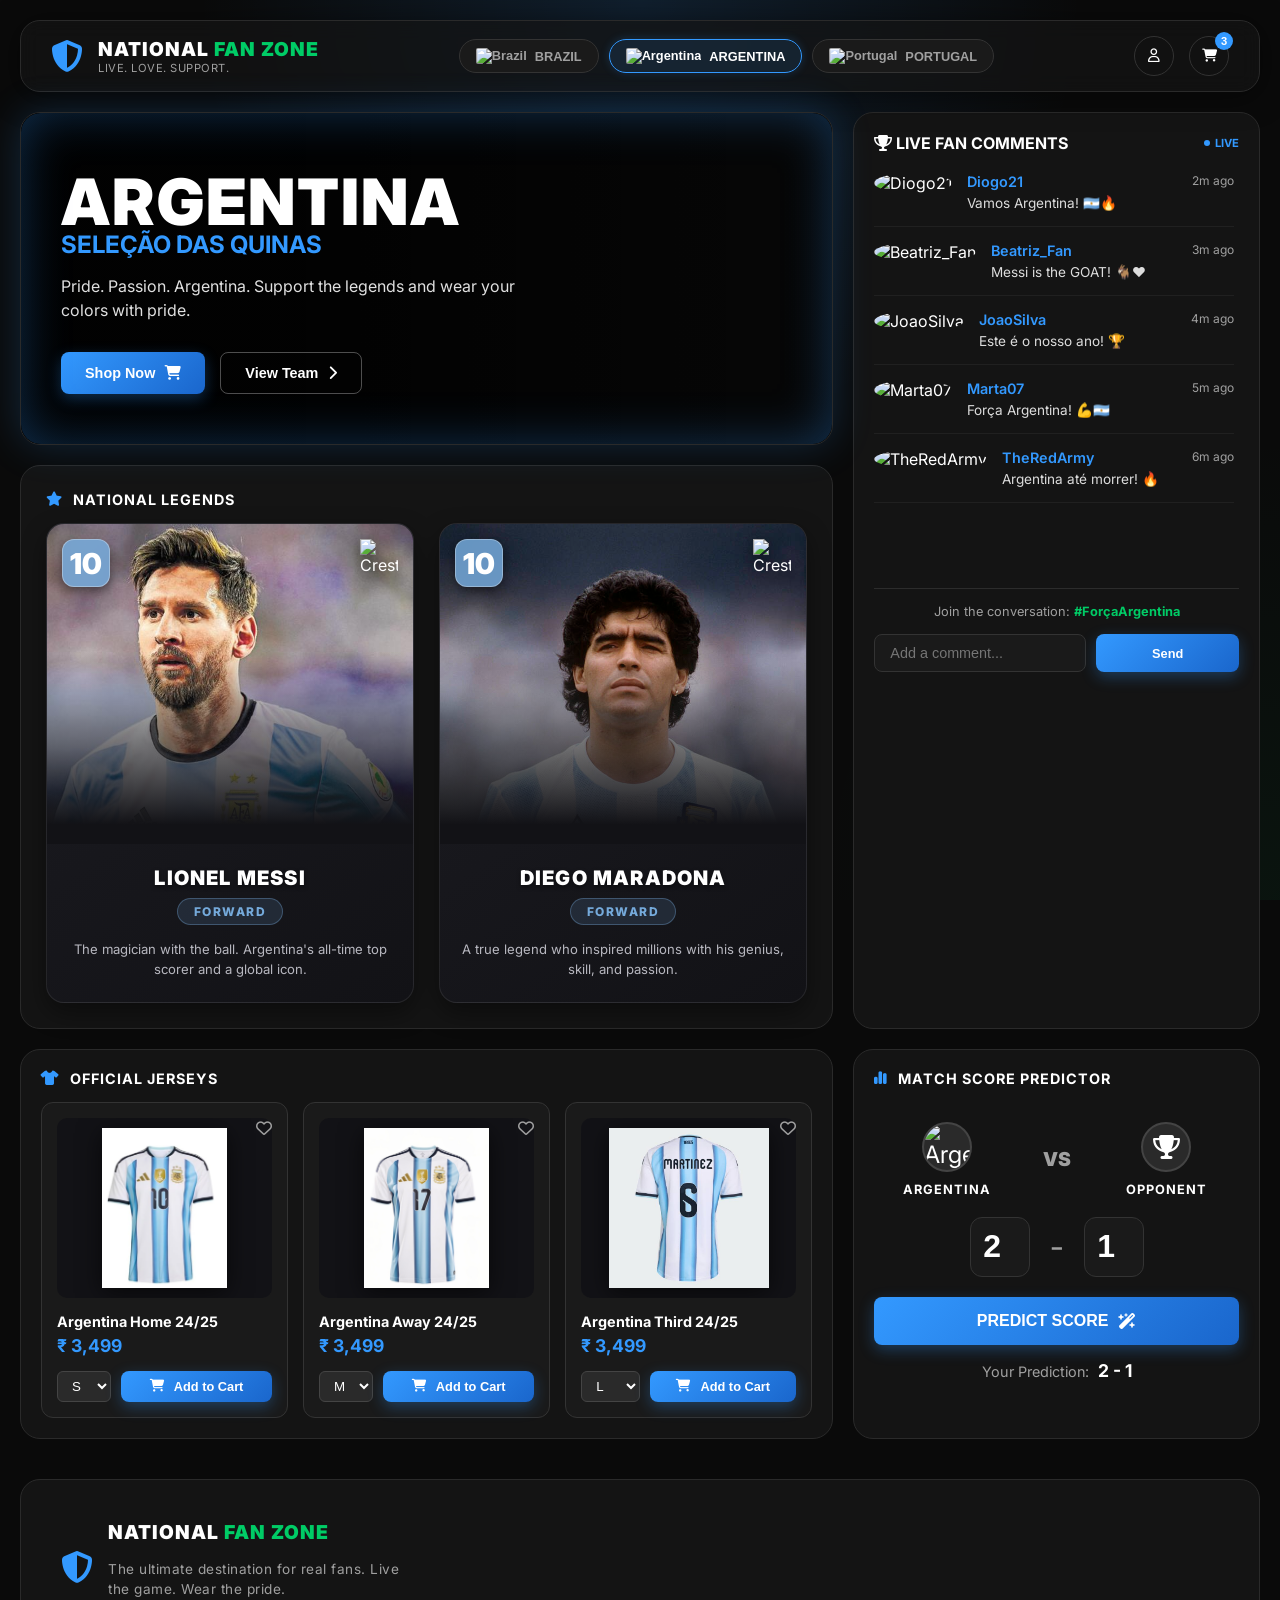
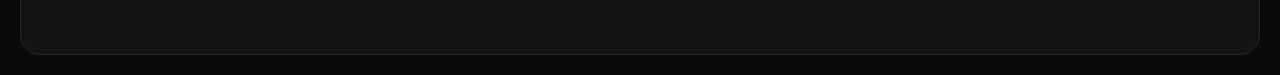
==== commit f363117c: "Merge remote-tracking branch 'origin/main'" ====
--- a/indexA.html
+++ b/indexA.html
@@ -83,25 +83,29 @@
                 <h4><i class="fa-solid fa-star"></i> NATIONAL LEGENDS</h4>
                 <div class="legends-grid">
                     <div class="legend-card">
-                        <div class="legend-image" style="background-image: url('https://upload.wikimedia.org/wikipedia/commons/b/b4/Lionel-Messi-Argentina-2022-FIFA-World-Cup_%28cropped%29.jpg')">
-                            <span class="number">10</span>
-                            <img class="crest" src="https://upload.wikimedia.org/wikipedia/en/thumb/e/ee/Argentine_Football_Association_logo.svg/1200px-Argentine_Football_Association_logo.svg.png" alt="Crest">
-                        </div>
-                        <div class="legend-info">
-                            <h5>LIONEL MESSI</h5>
-                            <span class="position">Forward</span>
-                            <p>The magician with the ball. Argentina's all-time top scorer and a global icon.</p>
+                        <div class="legend-card-inner">
+                            <div class="legend-image" style="background-image: url('images/messi.jpg')">
+                                <span class="number">10</span>
+                                <img class="crest" src="https://upload.wikimedia.org/wikipedia/en/thumb/e/ee/Argentine_Football_Association_logo.svg/1200px-Argentine_Football_Association_logo.svg.png" alt="Crest">
+                            </div>
+                            <div class="legend-info">
+                                <h5>LIONEL MESSI</h5>
+                                <span class="position">Forward</span>
+                                <p>The magician with the ball. Argentina's all-time top scorer and a global icon.</p>
+                            </div>
                         </div>
                     </div>
                     <div class="legend-card">
-                        <div class="legend-image" style="background-image: url('https://upload.wikimedia.org/wikipedia/commons/thumb/2/2c/Maradona-Mundial_86_con_la_copa.JPG/800px-Maradona-Mundial_86_con_la_copa.JPG')">
-                            <span class="number">8</span>
-                            <img class="crest" src="https://upload.wikimedia.org/wikipedia/en/thumb/e/ee/Argentine_Football_Association_logo.svg/1200px-Argentine_Football_Association_logo.svg.png" alt="Crest">
-                        </div>
-                        <div class="legend-info">
-                            <h5>DIEGO MARADONA</h5>
-                            <span class="position">Midfielder</span>
-                            <p>A true legend who inspired millions with his genius, skill, and passion.</p>
+                        <div class="legend-card-inner">
+                            <div class="legend-image" style="background-image: url('images/maradona.jpg')">
+                                <span class="number">10</span>
+                                <img class="crest" src="https://upload.wikimedia.org/wikipedia/en/thumb/e/ee/Argentine_Football_Association_logo.svg/1200px-Argentine_Football_Association_logo.svg.png" alt="Crest">
+                            </div>
+                            <div class="legend-info">
+                                <h5>DIEGO MARADONA</h5>
+                                <span class="position">Forward</span>
+                                <p>A true legend who inspired millions with his genius, skill, and passion.</p>
+                            </div>
                         </div>
                     </div>
                 </div>
@@ -113,7 +117,9 @@
                 <div class="jerseys-grid">
                     <div class="jersey-card">
                         <div class="favorite"><i class="fa-regular fa-heart"></i></div>
-                        <div class="jersey-img-placeholder" style="background: linear-gradient(135deg, #75aadb, #ffffff)"></div>
+                        <div class="jersey-img-container">
+                            <img src="images/argentina1.png" alt="Argentina Home 24/25">
+                        </div>
                         <div class="jersey-info">
                             <h5>Argentina Home 24/25</h5>
                             <span class="price">₹ 3,499</span>
@@ -125,7 +131,9 @@
                     </div>
                     <div class="jersey-card">
                         <div class="favorite"><i class="fa-regular fa-heart"></i></div>
-                        <div class="jersey-img-placeholder" style="background: linear-gradient(135deg, #1b275c, #0a1033)"></div>
+                        <div class="jersey-img-container">
+                            <img src="images/argentina2.jpeg" alt="Argentina Away 24/25">
+                        </div>
                         <div class="jersey-info">
                             <h5>Argentina Away 24/25</h5>
                             <span class="price">₹ 3,499</span>
@@ -137,7 +145,9 @@
                     </div>
                     <div class="jersey-card">
                         <div class="favorite"><i class="fa-regular fa-heart"></i></div>
-                        <div class="jersey-img-placeholder" style="background: linear-gradient(135deg, #111, #333)"></div>
+                        <div class="jersey-img-container">
+                            <img src="images/argentina3.jpeg" alt="Argentina Third 24/25">
+                        </div>
                         <div class="jersey-info">
                             <h5>Argentina Third 24/25</h5>
                             <span class="price">₹ 3,499</span>
--- a/styleA.css
+++ b/styleA.css
@@ -441,30 +441,84 @@
     background: var(--card-bg);
     border-radius: 20px;
     border: 1px solid var(--card-border);
-    padding: 20px;
+    padding: 25px;
 }
 
 .legends-grid {
     display: grid;
     grid-template-columns: 1fr 1fr;
-    gap: 20px;
+    gap: 25px;
 }
 
 .legend-card {
-    background: #1a1a1a;
-    border-radius: 12px;
+    background: transparent;
+    border-radius: 18px;
+    position: relative;
+    cursor: pointer;
+    transition: all 0.4s cubic-bezier(0.165, 0.84, 0.44, 1);
+    box-shadow: 0 10px 25px rgba(0, 0, 0, 0.4);
+}
+
+.legend-card::before {
+    content: '';
+    position: absolute;
+    top: -3px;
+    left: -3px;
+    right: -3px;
+    bottom: -3px;
+    border-radius: 21px;
+    background: linear-gradient(135deg, #75aadb 0%, #ffffff 50%, #f2ce0c 100%);
+    z-index: 0;
+    opacity: 0;
+    transition: opacity 0.4s ease, filter 0.4s ease;
+}
+
+.legend-card:hover {
+    transform: translateY(-8px);
+}
+
+.legend-card:hover::before {
+    opacity: 0.4;
+    filter: blur(4px);
+}
+
+/* Active State: Argentina Colored Line on the Outside */
+.legend-card.active {
+    transform: translateY(-6px);
+}
+
+.legend-card.active::before {
+    opacity: 1;
+    filter: drop-shadow(0 0 12px rgba(117, 170, 219, 0.6));
+    animation: argentinaPulse 3s ease-in-out infinite alternate;
+}
+
+@keyframes argentinaPulse {
+    0% {
+        filter: drop-shadow(0 0 8px rgba(117, 170, 219, 0.6));
+    }
+    50% {
+        filter: drop-shadow(0 0 16px rgba(255, 255, 255, 0.8));
+    }
+    100% {
+        filter: drop-shadow(0 0 12px rgba(242, 206, 12, 0.7));
+    }
+}
+
+.legend-card-inner {
+    position: relative;
+    z-index: 1;
+    border-radius: 18px;
     overflow: hidden;
-    border: 1px solid #333;
-    transition: transform 0.3s ease;
-}
-
-.legend-card:hover {
-    transform: translateY(-5px);
-    border-color: #555;
+    background: linear-gradient(145deg, #1c1c22, #121216);
+    border: 1px solid rgba(255, 255, 255, 0.08);
+    height: 100%;
+    display: flex;
+    flex-direction: column;
 }
 
 .legend-image {
-    height: 180px;
+    height: 320px;
     background-size: cover;
     background-position: top center;
     position: relative;
@@ -476,50 +530,76 @@
     bottom: 0;
     left: 0;
     right: 0;
-    height: 50%;
-    background: linear-gradient(to top, #1a1a1a, transparent);
+    height: 60%;
+    background: linear-gradient(to top, #121216 10%, rgba(18, 18, 22, 0.5) 60%, transparent);
 }
 
 .legend-image .number {
     position: absolute;
-    top: 10px;
-    left: 10px;
-    font-size: 2rem;
+    top: 15px;
+    left: 15px;
+    font-size: 1.8rem;
     font-weight: 900;
-    color: var(--primary-red);
-    text-shadow: 2px 2px 4px rgba(0,0,0,0.8);
+    color: #ffffff;
     z-index: 2;
+    background: rgba(117, 170, 219, 0.85);
+    backdrop-filter: blur(8px);
+    border: 1px solid rgba(255, 255, 255, 0.3);
+    width: 48px;
+    height: 48px;
+    border-radius: 12px;
+    display: flex;
+    align-items: center;
+    justify-content: center;
+    box-shadow: 0 4px 12px rgba(0,0,0,0.5);
 }
 
 .legend-image .crest {
     position: absolute;
-    top: 10px;
-    right: 10px;
-    width: 30px;
+    top: 15px;
+    right: 15px;
+    width: 38px;
+    filter: drop-shadow(0 4px 8px rgba(0,0,0,0.6));
     z-index: 2;
 }
 
 .legend-info {
-    padding: 15px;
+    padding: 22px 18px;
     text-align: center;
+    flex: 1;
+    display: flex;
+    flex-direction: column;
+    align-items: center;
+    justify-content: center;
 }
 
 .legend-info h5 {
-    font-size: 1.1rem;
-    margin-bottom: 5px;
+    font-size: 1.25rem;
+    font-weight: 900;
+    letter-spacing: 1.2px;
+    color: #ffffff;
+    margin-bottom: 8px;
+    text-shadow: 0 2px 4px rgba(0,0,0,0.5);
 }
 
 .legend-info .position {
-    display: block;
-    font-size: 0.8rem;
-    color: var(--green-accent);
-    margin-bottom: 10px;
+    display: inline-block;
+    font-size: 0.75rem;
+    font-weight: 800;
+    letter-spacing: 1.5px;
+    text-transform: uppercase;
+    color: #75aadb;
+    background: rgba(117, 170, 219, 0.15);
+    border: 1px solid rgba(117, 170, 219, 0.35);
+    padding: 5px 16px;
+    border-radius: 20px;
+    margin-bottom: 14px;
 }
 
 .legend-info p {
-    font-size: 0.75rem;
-    color: var(--text-muted);
-    line-height: 1.4;
+    font-size: 0.82rem;
+    color: #b8b8c0;
+    line-height: 1.55;
 }
 
 /* Jerseys Section */
@@ -564,23 +644,29 @@
     color: white;
 }
 
-.jersey-img-placeholder {
-    height: 150px;
-    border-radius: 8px;
+.jersey-img-container {
+    height: 180px;
+    border-radius: 10px;
     margin-bottom: 15px;
     position: relative;
     overflow: hidden;
-}
-
-.jersey-img-placeholder::after {
-    content: 'T-SHIRT IMG';
-    position: absolute;
-    top: 50%;
-    left: 50%;
-    transform: translate(-50%, -50%);
-    color: rgba(255,255,255,0.3);
-    font-size: 0.8rem;
-    font-weight: bold;
+    background: #121216;
+    display: flex;
+    align-items: center;
+    justify-content: center;
+    padding: 10px;
+}
+
+.jersey-img-container img {
+    max-height: 100%;
+    max-width: 100%;
+    object-fit: contain;
+    transition: transform 0.3s ease;
+    filter: drop-shadow(0 5px 12px rgba(0,0,0,0.6));
+}
+
+.jersey-card:hover .jersey-img-container img {
+    transform: scale(1.08);
 }
 
 .jersey-info h5 {
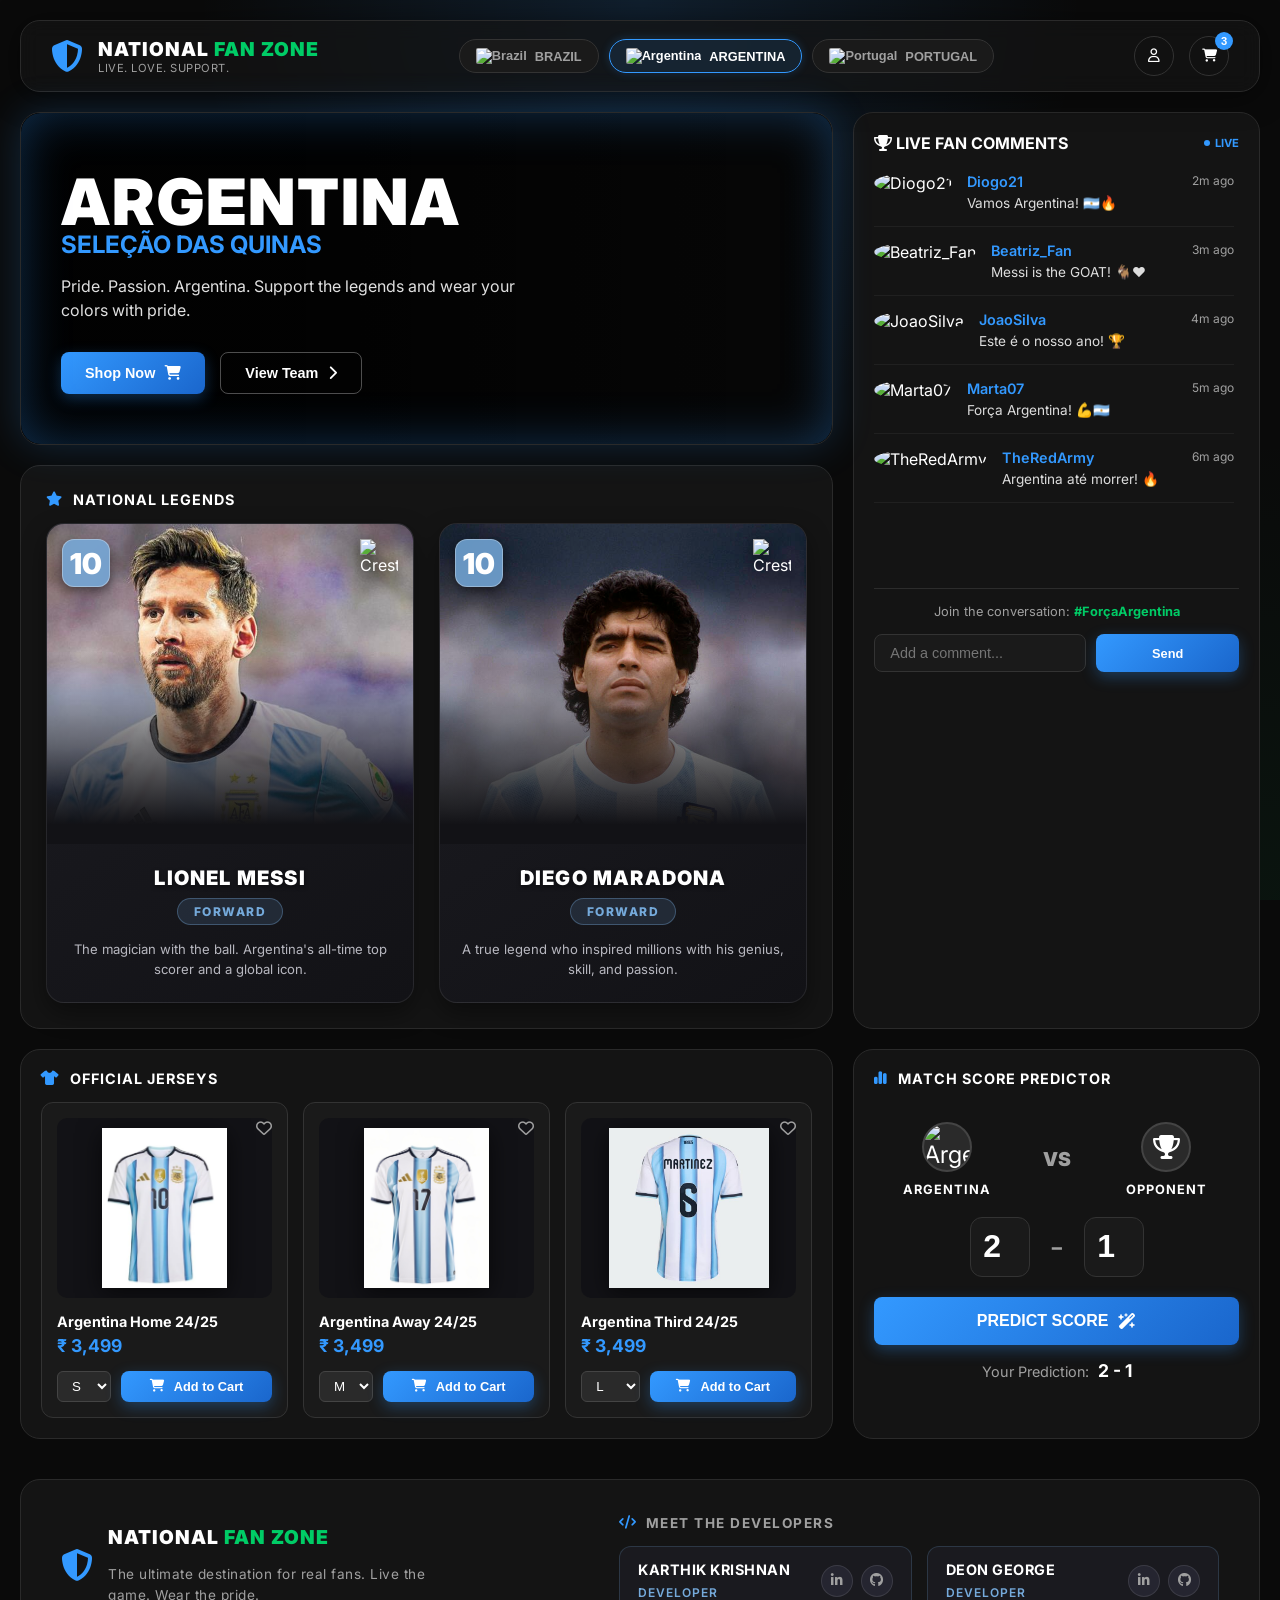
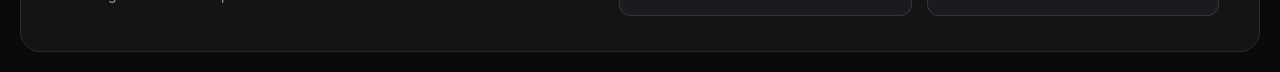
==== commit 9ac6d04a: "Add Meet the Developers section in footers with custom team themes" ====
--- a/indexA.html
+++ b/indexA.html
@@ -1,5 +1,6 @@
 <!DOCTYPE html>
 <html lang="en">
+
 <head>
     <meta charset="UTF-8">
     <meta name="viewport" content="width=device-width, initial-scale=1.0">
@@ -8,6 +9,7 @@
     <link href="https://fonts.googleapis.com/css2?family=Inter:wght@400;500;700;900&display=swap" rel="stylesheet">
     <link rel="stylesheet" href="https://cdnjs.cloudflare.com/ajax/libs/font-awesome/6.4.0/css/all.min.css">
 </head>
+
 <body>
     <div class="app-container">
         <!-- Header -->
@@ -19,11 +21,14 @@
                     <p>LIVE. LOVE. SUPPORT.</p>
                 </div>
             </div>
-            
+
             <div class="country-toggles">
-                <button class="country-btn" onclick="window.location.href='indexB.html'"><img src="https://flagcdn.com/w20/br.png" alt="Brazil"> BRAZIL</button>
-                <button class="country-btn active" onclick="window.location.href='indexA.html'"><img src="https://flagcdn.com/w20/ar.png" alt="Argentina"> ARGENTINA</button>
-                <button class="country-btn" onclick="window.location.href='indexP.html'"><img src="https://flagcdn.com/w20/pt.png" alt="Portugal"> PORTUGAL</button>
+                <button class="country-btn" onclick="window.location.href='indexB.html'"><img
+                        src="https://flagcdn.com/w20/br.png" alt="Brazil"> BRAZIL</button>
+                <button class="country-btn active" onclick="window.location.href='indexA.html'"><img
+                        src="https://flagcdn.com/w20/ar.png" alt="Argentina"> ARGENTINA</button>
+                <button class="country-btn" onclick="window.location.href='indexP.html'"><img
+                        src="https://flagcdn.com/w20/pt.png" alt="Portugal"> PORTUGAL</button>
             </div>
 
             <div class="header-right">
@@ -86,7 +91,9 @@
                         <div class="legend-card-inner">
                             <div class="legend-image" style="background-image: url('images/messi.jpg')">
                                 <span class="number">10</span>
-                                <img class="crest" src="https://upload.wikimedia.org/wikipedia/en/thumb/e/ee/Argentine_Football_Association_logo.svg/1200px-Argentine_Football_Association_logo.svg.png" alt="Crest">
+                                <img class="crest"
+                                    src="https://upload.wikimedia.org/wikipedia/en/thumb/e/ee/Argentine_Football_Association_logo.svg/1200px-Argentine_Football_Association_logo.svg.png"
+                                    alt="Crest">
                             </div>
                             <div class="legend-info">
                                 <h5>LIONEL MESSI</h5>
@@ -99,7 +106,9 @@
                         <div class="legend-card-inner">
                             <div class="legend-image" style="background-image: url('images/maradona.jpg')">
                                 <span class="number">10</span>
-                                <img class="crest" src="https://upload.wikimedia.org/wikipedia/en/thumb/e/ee/Argentine_Football_Association_logo.svg/1200px-Argentine_Football_Association_logo.svg.png" alt="Crest">
+                                <img class="crest"
+                                    src="https://upload.wikimedia.org/wikipedia/en/thumb/e/ee/Argentine_Football_Association_logo.svg/1200px-Argentine_Football_Association_logo.svg.png"
+                                    alt="Crest">
                             </div>
                             <div class="legend-info">
                                 <h5>DIEGO MARADONA</h5>
@@ -125,8 +134,13 @@
                             <span class="price">₹ 3,499</span>
                         </div>
                         <div class="jersey-actions">
-                            <select><option>S</option><option>M</option><option>L</option></select>
-                            <button class="btn btn-primary btn-sm"><i class="fa-solid fa-cart-shopping"></i> Add to Cart</button>
+                            <select>
+                                <option>S</option>
+                                <option>M</option>
+                                <option>L</option>
+                            </select>
+                            <button class="btn btn-primary btn-sm"><i class="fa-solid fa-cart-shopping"></i> Add to
+                                Cart</button>
                         </div>
                     </div>
                     <div class="jersey-card">
@@ -139,8 +153,12 @@
                             <span class="price">₹ 3,499</span>
                         </div>
                         <div class="jersey-actions">
-                            <select><option>M</option><option>L</option></select>
-                            <button class="btn btn-primary btn-sm"><i class="fa-solid fa-cart-shopping"></i> Add to Cart</button>
+                            <select>
+                                <option>M</option>
+                                <option>L</option>
+                            </select>
+                            <button class="btn btn-primary btn-sm"><i class="fa-solid fa-cart-shopping"></i> Add to
+                                Cart</button>
                         </div>
                     </div>
                     <div class="jersey-card">
@@ -153,8 +171,12 @@
                             <span class="price">₹ 3,499</span>
                         </div>
                         <div class="jersey-actions">
-                            <select><option>L</option><option>XL</option></select>
-                            <button class="btn btn-primary btn-sm"><i class="fa-solid fa-cart-shopping"></i> Add to Cart</button>
+                            <select>
+                                <option>L</option>
+                                <option>XL</option>
+                            </select>
+                            <button class="btn btn-primary btn-sm"><i class="fa-solid fa-cart-shopping"></i> Add to
+                                Cart</button>
                         </div>
                     </div>
                 </div>
@@ -179,7 +201,8 @@
                     <span class="dash">-</span>
                     <input type="number" id="away-score" value="1" min="0">
                 </div>
-                <button class="btn btn-primary btn-full" id="predict-btn">PREDICT SCORE <i class="fa-solid fa-wand-magic-sparkles"></i></button>
+                <button class="btn btn-primary btn-full" id="predict-btn">PREDICT SCORE <i
+                        class="fa-solid fa-wand-magic-sparkles"></i></button>
                 <div class="prediction-result">Your Prediction: <span id="current-prediction">2 - 1</span></div>
             </section>
         </main>
@@ -192,6 +215,31 @@
                     <div class="logo-text">
                         <h1>NATIONAL <span>FAN ZONE</span></h1>
                         <p>The ultimate destination for real fans. Live the game. Wear the pride.</p>
+                    </div>
+                </div>
+            </div>
+            <div class="footer-devs-section">
+                <h4 class="devs-title"><i class="fa-solid fa-code"></i> MEET THE DEVELOPERS</h4>
+                <div class="devs-grid">
+                    <div class="dev-card">
+                        <div class="dev-info">
+                            <h5>KARTHIK KRISHNAN</h5>
+                            <span class="dev-role">Developer</span>
+                        </div>
+                        <div class="dev-links">
+                            <a href="https://www.linkedin.com/in/karthikkk708/" target="_blank" rel="noopener noreferrer" title="LinkedIn"><i class="fa-brands fa-linkedin-in"></i></a>
+                            <a href="https://github.com/iamkarthik2004" target="_blank" rel="noopener noreferrer" title="GitHub"><i class="fa-brands fa-github"></i></a>
+                        </div>
+                    </div>
+                    <div class="dev-card">
+                        <div class="dev-info">
+                            <h5>DEON GEORGE</h5>
+                            <span class="dev-role">Developer</span>
+                        </div>
+                        <div class="dev-links">
+                            <a href="https://www.linkedin.com/in/deon-george-vadakkel/" target="_blank" rel="noopener noreferrer" title="LinkedIn"><i class="fa-brands fa-linkedin-in"></i></a>
+                            <a href="https://github.com/deon-george" target="_blank" rel="noopener noreferrer" title="GitHub"><i class="fa-brands fa-github"></i></a>
+                        </div>
                     </div>
                 </div>
             </div>
@@ -208,10 +256,12 @@
                 <input type="password" id="password" placeholder="Password" required>
                 <button type="submit" class="btn btn-primary btn-full" style="margin-top: 10px;">Submit</button>
             </form>
-            <p class="auth-switch"><span id="switch-text">Don't have an account?</span> <span id="switch-auth-mode">Sign up</span></p>
+            <p class="auth-switch"><span id="switch-text">Don't have an account?</span> <span id="switch-auth-mode">Sign
+                    up</span></p>
         </div>
     </div>
 
     <script src="scriptA.js"></script>
 </body>
-</html>
+
+</html>
--- a/styleA.css
+++ b/styleA.css
@@ -815,18 +815,106 @@
     background: var(--card-bg);
     border-radius: 20px;
     border: 1px solid var(--card-border);
-    padding: 40px;
-    display: grid;
-    grid-template-columns: 2fr 2fr 1fr;
+    padding: 35px 40px;
+    display: flex;
+    justify-content: space-between;
+    align-items: center;
     gap: 40px;
+    flex-wrap: wrap;
 }
 
 .footer-logo-section p {
     font-size: 0.85rem;
     color: var(--text-muted);
-    margin: 15px 0;
+    margin: 15px 0 0 0;
     line-height: 1.5;
-    max-width: 300px;
+    max-width: 320px;
+}
+
+.footer-devs-section {
+    flex: 1;
+    min-width: 320px;
+    max-width: 600px;
+}
+
+.devs-title {
+    font-size: 0.85rem;
+    letter-spacing: 1.5px;
+    color: var(--text-muted);
+    margin-bottom: 15px;
+    display: flex;
+    align-items: center;
+    gap: 8px;
+}
+
+.devs-title i {
+    color: var(--primary-red);
+}
+
+.devs-grid {
+    display: grid;
+    grid-template-columns: repeat(auto-fit, minmax(240px, 1fr));
+    gap: 15px;
+}
+
+.dev-card {
+    background: #1a1a1f;
+    border: 1px solid rgba(117, 170, 219, 0.2);
+    border-radius: 12px;
+    padding: 14px 18px;
+    display: flex;
+    justify-content: space-between;
+    align-items: center;
+    transition: all 0.3s ease;
+}
+
+.dev-card:hover {
+    border-color: var(--primary-red);
+    box-shadow: 0 4px 15px rgba(51, 153, 255, 0.2);
+    transform: translateY(-2px);
+}
+
+.dev-info h5 {
+    font-size: 0.9rem;
+    font-weight: 700;
+    color: #ffffff;
+    letter-spacing: 0.5px;
+    margin-bottom: 3px;
+}
+
+.dev-role {
+    font-size: 0.75rem;
+    color: #75aadb;
+    font-weight: 600;
+    text-transform: uppercase;
+    letter-spacing: 1px;
+}
+
+.dev-links {
+    display: flex;
+    gap: 8px;
+}
+
+.dev-links a {
+    width: 32px;
+    height: 32px;
+    border-radius: 50%;
+    background: #252530;
+    border: 1px solid rgba(255, 255, 255, 0.1);
+    color: var(--text-muted);
+    display: flex;
+    align-items: center;
+    justify-content: center;
+    text-decoration: none;
+    font-size: 0.85rem;
+    transition: all 0.3s ease;
+}
+
+.dev-links a:hover {
+    background: var(--primary-red);
+    border-color: var(--primary-red);
+    color: #ffffff;
+    transform: scale(1.1);
 }
 
 .socials {
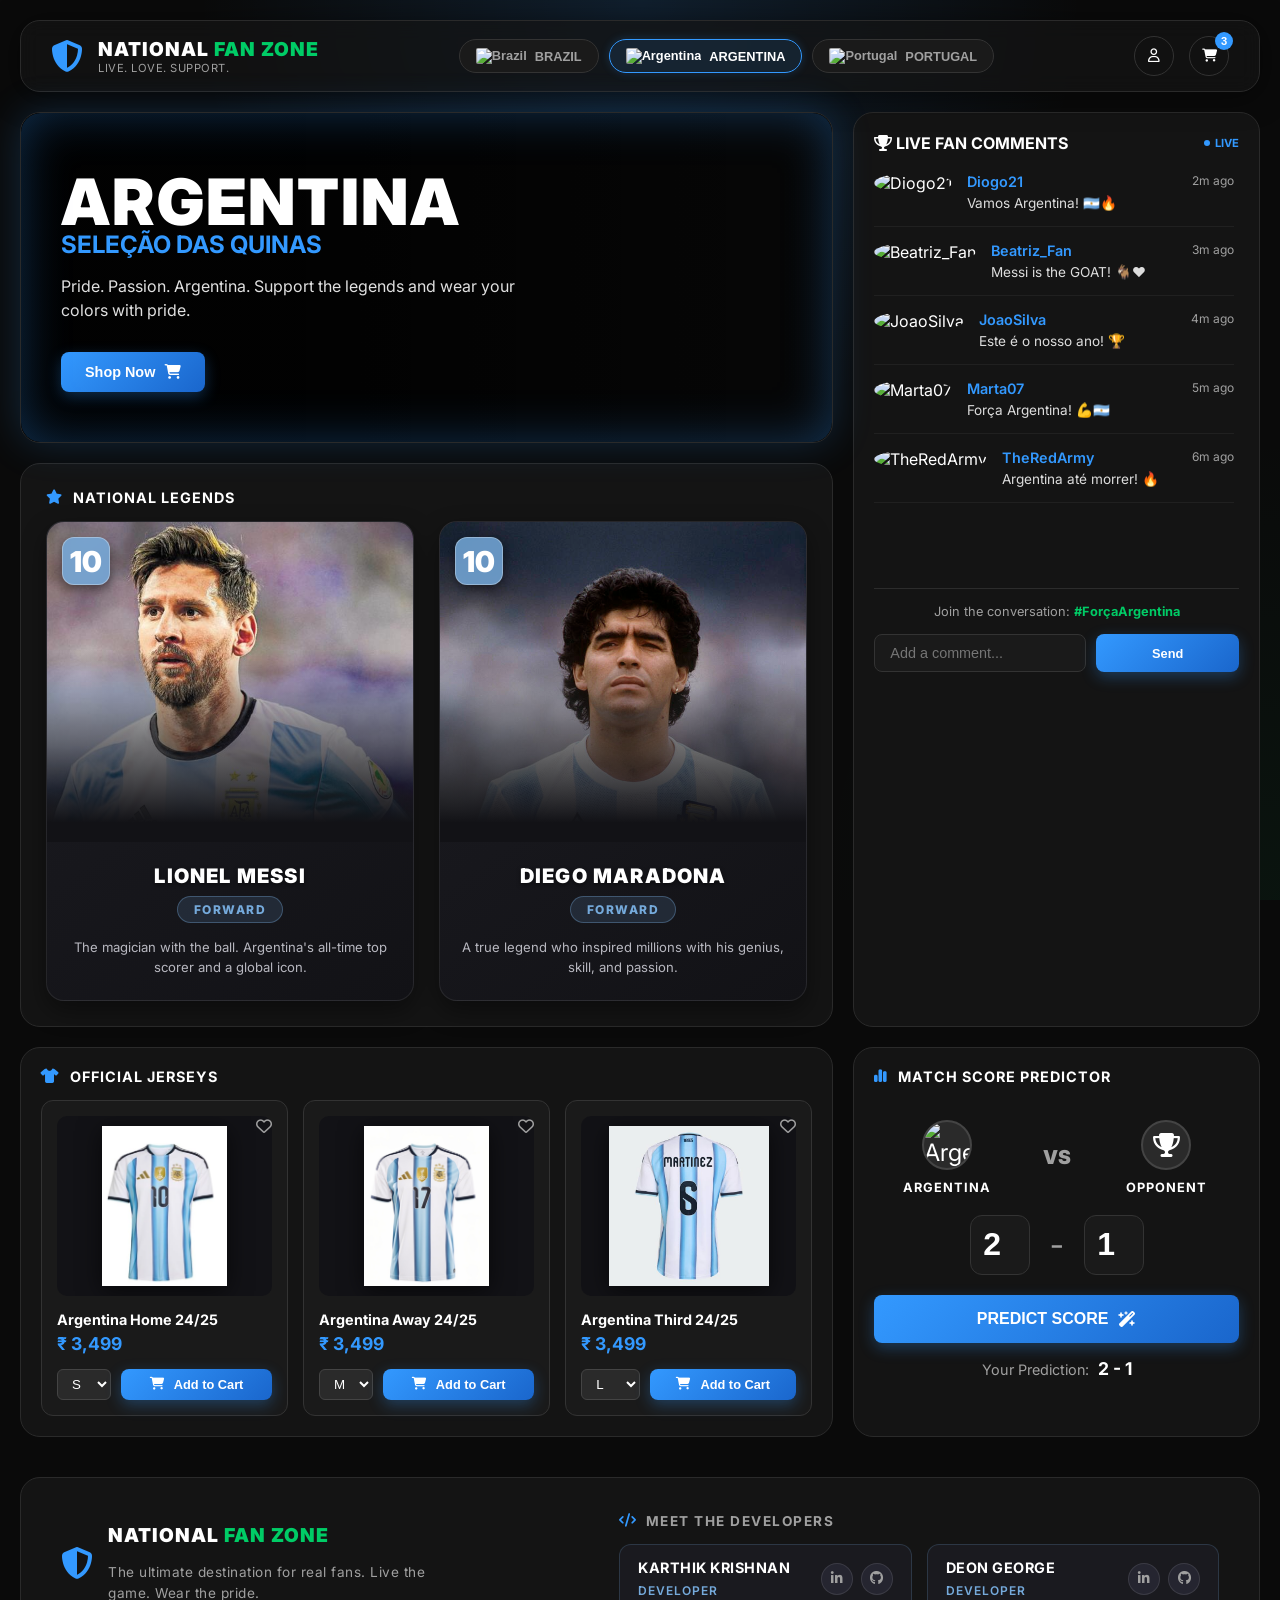
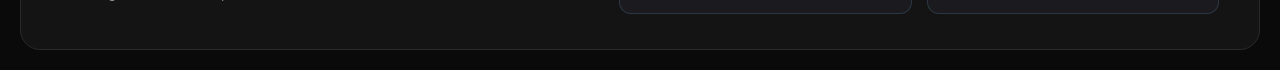
==== commit 315cd96c: "Merge pull request #6 from iamkarthik2004/main Remove legend crests, update hero shop now button scr" ====
--- a/indexA.html
+++ b/indexA.html
@@ -59,8 +59,7 @@
                     <h3>SELEÇÃO DAS QUINAS</h3>
                     <p>Pride. Passion. Argentina. Support the legends and wear your colors with pride.</p>
                     <div class="banner-buttons">
-                        <button class="btn btn-primary">Shop Now <i class="fa-solid fa-cart-shopping"></i></button>
-                        <button class="btn btn-outline">View Team <i class="fa-solid fa-chevron-right"></i></button>
+                        <button class="btn btn-primary" onclick="document.getElementById('jerseys-section').scrollIntoView({behavior: 'smooth'})">Shop Now <i class="fa-solid fa-cart-shopping"></i></button>
                     </div>
                 </div>
             </section>
@@ -91,9 +90,6 @@
                         <div class="legend-card-inner">
                             <div class="legend-image" style="background-image: url('images/messi.jpg')">
                                 <span class="number">10</span>
-                                <img class="crest"
-                                    src="https://upload.wikimedia.org/wikipedia/en/thumb/e/ee/Argentine_Football_Association_logo.svg/1200px-Argentine_Football_Association_logo.svg.png"
-                                    alt="Crest">
                             </div>
                             <div class="legend-info">
                                 <h5>LIONEL MESSI</h5>
@@ -106,9 +102,6 @@
                         <div class="legend-card-inner">
                             <div class="legend-image" style="background-image: url('images/maradona.jpg')">
                                 <span class="number">10</span>
-                                <img class="crest"
-                                    src="https://upload.wikimedia.org/wikipedia/en/thumb/e/ee/Argentine_Football_Association_logo.svg/1200px-Argentine_Football_Association_logo.svg.png"
-                                    alt="Crest">
                             </div>
                             <div class="legend-info">
                                 <h5>DIEGO MARADONA</h5>
@@ -121,7 +114,7 @@
             </section>
 
             <!-- Official Jerseys -->
-            <section class="jerseys-section">
+            <section class="jerseys-section" id="jerseys-section">
                 <h4><i class="fa-solid fa-shirt"></i> OFFICIAL JERSEYS</h4>
                 <div class="jerseys-grid">
                     <div class="jersey-card">
--- a/styleA.css
+++ b/styleA.css
@@ -638,10 +638,18 @@
     color: var(--text-muted);
     cursor: pointer;
     z-index: 2;
+    transition: all 0.3s cubic-bezier(0.175, 0.885, 0.32, 1.275);
 }
 
 .favorite:hover {
     color: white;
+    transform: scale(1.15);
+}
+
+.favorite.liked {
+    color: var(--primary-red);
+    filter: drop-shadow(0 0 8px rgba(51, 153, 255, 0.8));
+    transform: scale(1.2);
 }
 
 .jersey-img-container {
